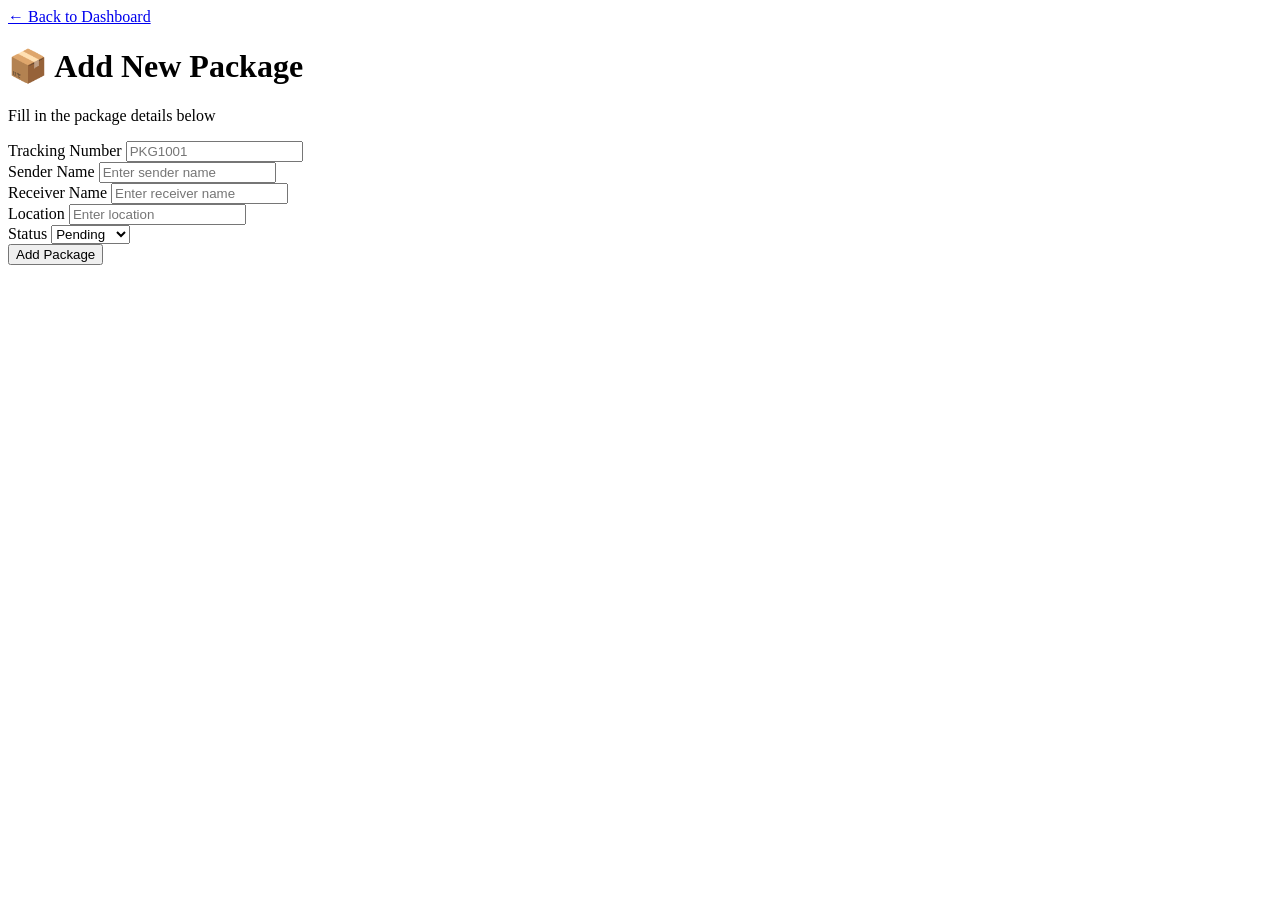
==== 03-add-package.html @ 019064fa "Add files via upload" ====
<!DOCTYPE html>
<html lang="en">
<head>
    <meta charset="UTF-8">
    <meta name="viewport" content="width=device-width, initial-scale=1.0">
    <title>Add Package</title>

    <link rel="stylesheet" href="assets/css/base.css">
    <link rel="stylesheet" href="assets/css/forms.css">
    <link rel="stylesheet"
    href="https://cdnjs.cloudflare.com/ajax/libs/font-awesome/6.5.2/css/all.min.css">
</head>

<body>

<div class="container">

    <div class="form-box">

        <a href="02-dashboard.html" class="back-btn">
            ← Back to Dashboard
        </a>

        <h1>📦 Add New Package</h1>
        <p>Fill in the package details below</p>

        <form id="addPackageForm">

            <div class="input-group">
                <label>Tracking Number</label>
                <input id="trackingNumber" type="text" placeholder="PKG1001" required>
            </div>

            <div class="input-group">
                <label>Sender Name</label>
                <input id="senderName" type="text" placeholder="Enter sender name" required>
            </div>

            <div class="input-group">
                <label>Receiver Name</label>
                <input id="receiverName" type="text" placeholder="Enter receiver name" required>
            </div>

            <div class="input-group">
                <label>Location</label>
                <input id="location" type="text" placeholder="Enter location" required>
            </div>

            <div class="input-group">
                <label>Status</label>

                <select id="status" required>
                    <option value="Pending">Pending</option>
                    <option value="In Transit">In Transit</option>
                    <option value="Delivered">Delivered</option>
                </select>

            </div>

            <button type="submit" class="btn">
                Add Package
            </button>

        </form>

    </div>
    <div id="toast" class="toast"></div>
</div>
<script type="module" src="assets/js/app.js"></script>

</body>
</html>
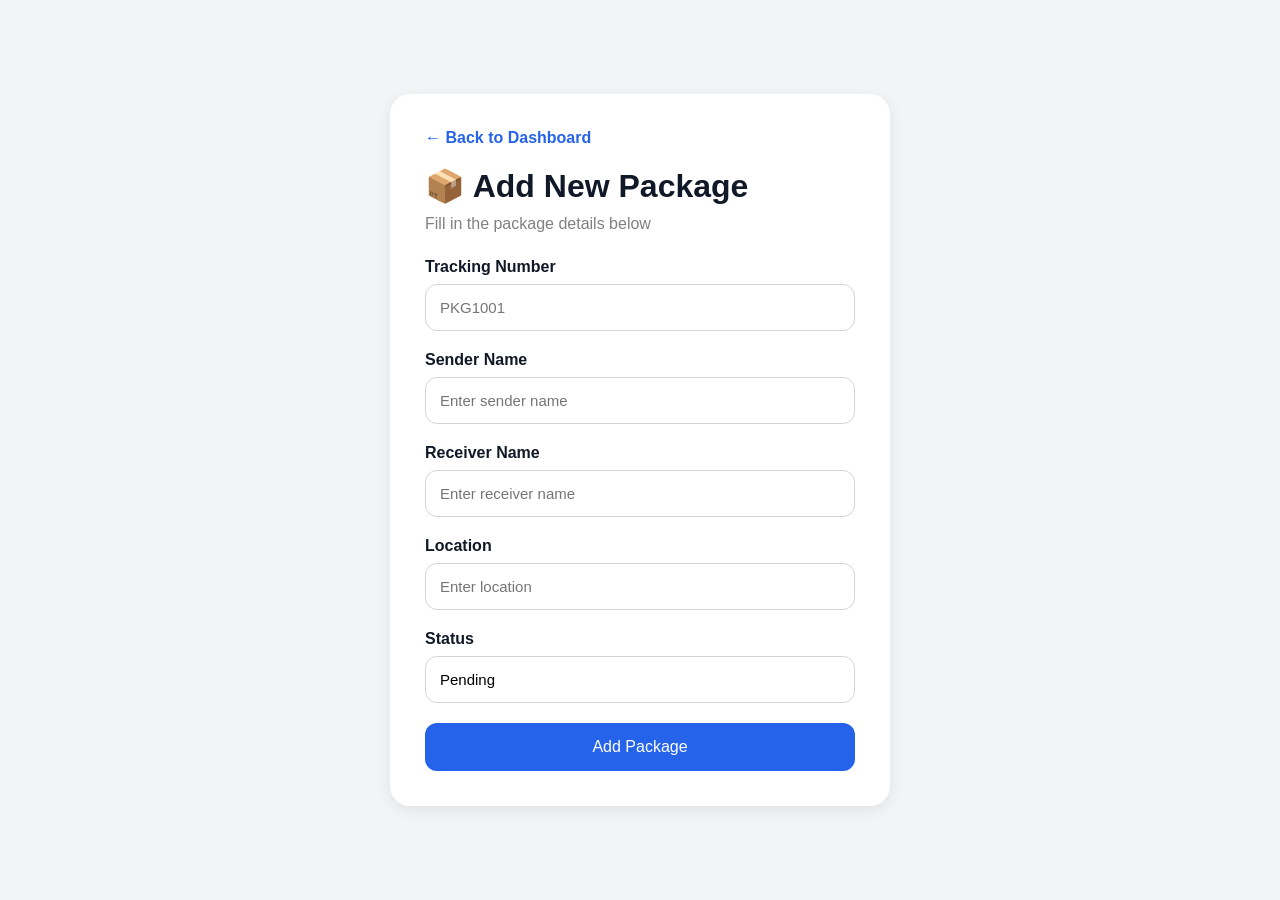
==== commit d4e014e6: "Update 03-add-package.html" ====
--- a/03-add-package.html
+++ b/03-add-package.html
@@ -69,4 +69,4 @@
 <script type="module" src="assets/js/app.js"></script>
 
 </body>
-</html>+</html>
--- a/assets/css/base.css
+++ b/assets/css/base.css
@@ -0,0 +1,521 @@
+* {
+    margin: 0;
+    padding: 0;
+    box-sizing: border-box;
+    font-family: Arial, sans-serif;
+}
+
+body {
+    background: #f4f6f9;
+    color: #111827;
+}
+
+.sidebar {
+    width: 250px;
+    height: 100vh;
+    position: fixed;
+    background: #111827;
+    color: white;
+    padding: 20px;
+}
+
+.sidebar .logo {
+    margin-bottom: 30px;
+}
+
+.sidebar ul {
+    list-style: none;
+}
+
+.sidebar ul li {
+    margin: 15px 0;
+}
+
+.sidebar ul li a {
+    color: #cbd5e1;
+    text-decoration: none;
+    display: flex;
+    gap: 10px;
+    padding: 10px;
+    border-radius: 8px;
+}
+
+.sidebar ul li a:hover,
+.sidebar ul li.active a {
+    background: #1f2937;
+    color: white;
+}
+
+.main-content {
+    margin-left: 250px;
+    padding: 20px;
+}
+
+.cards {
+    display: grid;
+    grid-template-columns: repeat(auto-fit, minmax(200px, 1fr));
+    gap: 15px;
+    margin-top: 20px;
+}
+
+.card {
+    background: white;
+    padding: 20px;
+    border-radius: 12px;
+    box-shadow: 0 2px 10px rgba(0,0,0,0.05);
+    text-align: center;
+}
+
+.card h3 {
+    font-size: 14px;
+    color: #6b7280;
+}
+
+.card p {
+    font-size: 22px;
+    font-weight: bold;
+}
+
+table {
+    width: 100%;
+    margin-top: 20px;
+    border-collapse: collapse;
+    background: white;
+    border-radius: 10px;
+    overflow: hidden;
+}
+
+th, td {
+    padding: 12px;
+    border-bottom: 1px solid #e5e7eb;
+    text-align: left;
+}
+
+th {
+    background: #f9fafb;
+}
+
+.form-box {
+    max-width: 500px;
+    margin: 50px auto;
+    background: white;
+    padding: 25px;
+    border-radius: 12px;
+    box-shadow: 0 2px 10px rgba(0,0,0,0.05);
+}
+
+.input-group {
+    margin-bottom: 15px;
+}
+
+.input-group input,
+.input-group select {
+    width: 100%;
+    padding: 10px;
+    border: 1px solid #ddd;
+    border-radius: 8px;
+}
+
+.btn {
+    width: 100%;
+    padding: 12px;
+    background: #2563eb;
+    color: white;
+    border: none;
+    border-radius: 8px;
+    cursor: pointer;
+}
+
+.btn:hover {
+    background: #1d4ed8;
+}
+
+@media (max-width: 768px) {
+
+    .sidebar {
+        width: 100%;
+        height: auto;
+        position: relative;
+    }
+
+    .main-content {
+        margin-left: 0;
+    }
+
+    .cards {
+        grid-template-columns: 1fr;
+    }
+}
+
+.logo-box {
+  text-align: center;
+  margin-bottom: 60px;
+}
+
+.logo-box img {
+  width: 180px;
+  height: auto;
+}
+
+.banner-logo {
+    width: 80px;
+    height: auto;
+    margin-right: 20px;
+}
+
+.admin-banner {
+    display: flex;
+    align-items: center;
+    background: linear-gradient(135deg, #1c3bf0, #26ee33);
+    color: rgb(244, 244, 244);
+    padding: 20px;
+    border-radius: 60px;
+    margin-bottom: 20px;
+}
+
+.admin-banner .banner-text {
+    color: #000000;
+}
+
+* {
+    margin: 0;
+    padding: 0;
+    box-sizing: border-box;
+    font-family: 'Poppins', sans-serif;
+}
+
+#logList li {
+    display: flex;
+    justify-content: space-between;
+    align-items: center;
+
+    padding: 10px;
+    margin-bottom: 8px;
+
+    background: white;
+    border-left: 4px solid #0072ff;
+    border-radius: 6px;
+
+    font-size: 14px;
+}
+
+#logList small {
+    color: gray;
+    font-size: 11px;
+}
+
+.status-tag {
+    padding: 3px 8px;
+    border-radius: 12px;
+    color: white;
+    font-size: 11px;
+    margin-left: 10px;
+}
+
+.status-pending {
+    background: #f1c40f;
+}
+
+.status-transit {
+    background: #3498db;
+}
+
+.status-delivered {
+    background: #2ecc71;
+}
+
+button {
+    padding: 5px 10px;
+    border: none;
+    cursor: pointer;
+    border-radius: 5px;
+    background: #007bff;
+    color: white;
+}
+
+button:hover {
+    background: #0056b3;
+}
+
+button:active {
+    transform: scale(0.95);
+}
+
+.toast {
+    position: fixed;
+    top: 20px;
+    right: 20px;
+
+    padding: 10px 14px;
+    font-size: 13px;
+    border-radius: 8px;
+
+    max-width: 260px;
+
+    box-shadow: 0 4px 10px rgba(0,0,0,0.15);
+
+    opacity: 0;
+
+    transform: translateY(-10px);
+
+    transition: all 0.25s ease;
+
+    z-index: 9999;
+}
+
+/* show animation */
+.toast.show {
+    opacity: 1;
+    transform: translateY(0);
+}
+
+/* colors */
+.toast.success {
+    background: #16a34a;
+    color: white;
+}
+
+.toast.error {
+    background: #dc2626;
+    color: white;
+}
+
+@media (max-width: 768px) {
+
+    .toast {
+        top: 16px !important;
+        left: 50% !important;
+        right: auto !important;
+
+        max-width: 85%;
+        width: auto;
+
+        font-size: 12px;
+        padding: 8px 12px;
+
+        border-radius: 10px;
+
+        text-align: center;
+
+        transform: translateX(-50%) translateY(-10px) !important;
+    }
+
+    .toast.show {
+        transform: translateX(-50%) translateY(0) !important;
+    }
+}
+.main-content {
+    position: relative;
+    z-index: 1;
+}
+
+.sidebar {
+    position: fixed;
+    z-index: 10;
+}
+
+.admin-banner {
+    width: 100%;
+    box-sizing: border-box;
+}
+
+input, select, textarea {
+    position: relative;
+    z-index: 2;
+}
+
+.package-card {
+    background: #fff;
+    color: #111;
+    border: 1px solid #eee;
+    transition: 0.2s ease;
+}
+
+.package-card:hover {
+    transform: translateY(-2px);
+    box-shadow: 0 6px 18px rgba(0,0,0,0.12);
+}
+
+.package-card h3 {
+    color: #000 !important;
+}
+
+.package-card p,
+.package-card span {
+    color: #222 !important;
+}
+
+.modal-overlay {
+    position: fixed;
+    inset: 0;
+
+    background: rgba(0,0,0,0.45);
+
+    display: none;
+    justify-content: center;
+    align-items: center;
+
+    z-index: 9999;
+}
+
+.modal-overlay.show {
+    display: flex;
+}
+
+.modal-box {
+    background: white;
+
+    width: 400px;
+    max-width: 90%;
+
+    padding: 25px;
+    border-radius: 16px;
+
+    text-align: center;
+
+    box-shadow: 0 10px 30px rgba(0,0,0,.25);
+
+    animation: modalPop .25s ease;
+}
+
+.modal-box h2 {
+    margin-bottom: 12px;
+    color: #111827;
+}
+
+.modal-box p {
+    color: #4b5563;
+    margin-bottom: 20px;
+}
+
+.modal-actions {
+    display: flex;
+    justify-content: center;
+    gap: 12px;
+}
+
+.btn-secondary {
+    padding: 10px 18px;
+    border: none;
+    border-radius: 8px;
+    cursor: pointer;
+
+    background: #e5e7eb;
+}
+
+.btn-danger {
+    padding: 10px 18px;
+    border: none;
+    border-radius: 8px;
+    cursor: pointer;
+
+    background: #dc2626;
+    color: rgb(103, 99, 99);
+}
+
+@keyframes modalPop {
+    from {
+        transform: scale(.9);
+        opacity: 0;
+    }
+    to {
+        transform: scale(1);
+        opacity: 1;
+    }
+}
+
+/* =========================
+   MOBILE RESPONSIVE BASE
+========================= */
+
+@media (max-width: 768px) {
+
+    body {
+        padding: 10px;
+    }
+
+    /* Containers */
+    .container,
+    .dashboard,
+    .main-content {
+        width: 100%;
+        padding: 10px;
+    }
+
+    /* Cards */
+    .history-card,
+    .package-card {
+        width: 100%;
+        font-size: 14px;
+    }
+
+    /* Inputs */
+    input,
+    select,
+    button {
+        width: 100%;
+        font-size: 14px;
+    }
+
+    /* Buttons spacing */
+    button {
+        margin-top: 8px;
+    }
+
+    /* Dashboard stats grid */
+    .stats-grid {
+        grid-template-columns: 1fr;
+        gap: 10px;
+    }
+
+    /* Recent lists */
+    #logList li,
+    #recentUpdatesList li {
+        font-size: 13px;
+        padding: 8px;
+    }
+
+    /* Modal */
+    .modal-box {
+        width: 90%;
+        padding: 15px;
+    }
+
+    /* Toast */
+    .toast {
+        top: 10px;
+        right: 10px;
+        left: 10px;
+        max-width: 100%;
+        font-size: 12px;
+        text-align: center;
+    }
+}
+
+@media (max-width: 768px) {
+
+    .dashboard-layout {
+        flex-direction: column;
+    }
+
+    .sidebar {
+        width: 100%;
+    }
+
+    .content {
+        width: 100%;
+    }
+}
+
+button {
+    min-height: 44px; /* Apple/Android touch standard */
+    border-radius: 8px;
+}
+
+input {
+    min-height: 40px;
+}
+
+.table-wrapper {
+    overflow-x: auto;
+}
--- a/assets/css/forms.css
+++ b/assets/css/forms.css
@@ -0,0 +1,193 @@
+*{
+    margin:0;
+    padding:0;
+    box-sizing:border-box;
+    font-family:Arial, sans-serif;
+}
+
+body{
+    background:#f3f4f6;
+    display:flex;
+    justify-content:center;
+    align-items:center;
+    min-height:100vh;
+}
+
+.container{
+    width:100%;
+    display:flex;
+    justify-content:center;
+    padding:20px;
+}
+
+.form-box{
+    background:white;
+    width:100%;
+    max-width:500px;
+    padding:35px;
+    border-radius:20px;
+    box-shadow:0 4px 15px rgba(0,0,0,0.08);
+}
+
+.form-box h1{
+    margin-bottom:10px;
+}
+
+.form-box p{
+    color:gray;
+    margin-bottom:25px;
+}
+
+.input-group{
+    margin-bottom:20px;
+}
+
+.input-group label{
+    display:block;
+    margin-bottom:8px;
+    font-weight:bold;
+}
+
+.input-group input,
+.input-group select {
+    width: 100%;
+    padding: 14px;
+    border: 1px solid #d1d5db;
+    border-radius: 12px;
+    outline: none;
+    font-size: 15px;
+
+    appearance: none; /* IMPORTANT */
+    background: white;
+}
+
+.input-group input:focus,
+.input-group select:focus{
+    border-color:#2563eb;
+}
+
+.btn{
+    width:100%;
+    padding:15px;
+    background:#2563eb;
+    color:white;
+    border:none;
+    border-radius:12px;
+    font-size:16px;
+    cursor:pointer;
+    transition:0.3s;
+}
+
+.btn:hover{
+    background:#1e40af;
+}
+
+.form-box{
+    animation: fadeIn .3s ease;
+}
+
+@keyframes fadeIn{
+    from{
+        opacity:0;
+        transform:translateY(10px);
+    }
+    to{
+        opacity:1;
+        transform:translateY(0);
+    }
+}
+
+.back-btn{
+    display:inline-block;
+    margin-bottom:20px;
+    text-decoration:none;
+    color:#2563eb;
+    font-weight:bold;
+}
+
+.toast {
+    display: flex;
+    align-items: center;
+    justify-content: center;
+    gap: 8px;
+    font-weight: 500;
+}
+
+
+.toast.show {
+    opacity: 1;
+    transform: translateX(-50%) translateY(0);
+}
+
+.toast.success {
+    background: #16a34a;
+    color: white;
+}
+
+.toast.error {
+    background: #dc2626;
+    color: white;
+}
+
+.feedback {
+    position: fixed;
+    top: 50%;
+    left: 50%;
+    transform: translate(-50%, -50%);
+
+    background: white;
+    padding: 25px 40px;
+
+    border-radius: 15px;
+    text-align: center;
+
+    box-shadow: 0 10px 30px rgba(0,0,0,.15);
+
+    z-index: 9999;
+}
+
+.hidden {
+    display: none;
+}
+
+.feedback-icon {
+    font-size: 60px;
+    margin-bottom: 10px;
+    animation: pop .4s ease;
+}
+
+.success {
+    color: #16a34a;
+}
+
+.error {
+    color: #dc2626;
+}
+
+@keyframes pop {
+    0% {
+        transform: scale(0);
+    }
+
+    70% {
+        transform: scale(1.2);
+    }
+
+    100% {
+        transform: scale(1);
+    }
+}
+
+@media (max-width: 768px) {
+
+    .input-group input,
+    .input-group select {
+        width: 100%;
+        font-size: 14px;
+        padding: 12px;
+    }
+}
+
+input, select {
+    scroll-margin-top: 80px;
+}
